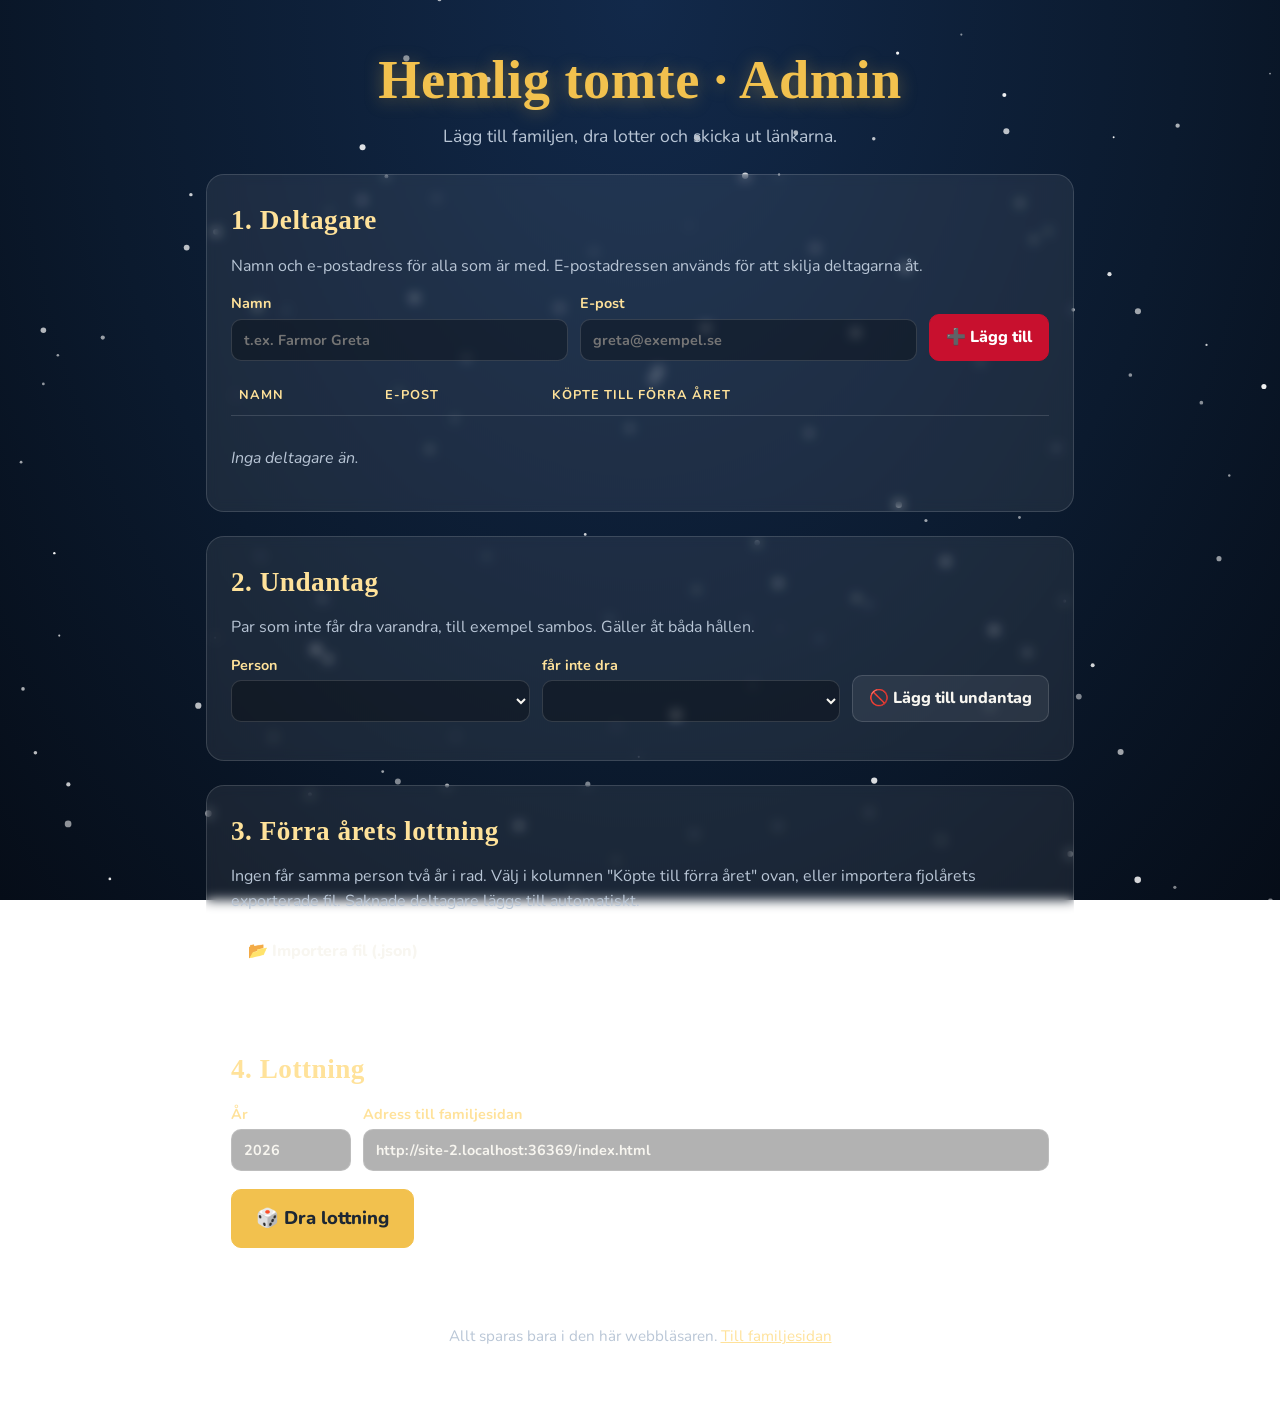
==== admin.html @ 9e070564 "Add Secret Santa site with admin page and family page Static site in Swedish. The admin page manages" ====
<!doctype html>
<html lang="sv">
<head>
  <meta charset="utf-8">
  <meta name="viewport" content="width=device-width, initial-scale=1">
  <meta name="robots" content="noindex">
  <title>Hemlig tomte – Admin</title>
  <link rel="icon" href="data:image/svg+xml,<svg xmlns='http://www.w3.org/2000/svg' viewBox='0 0 100 100'><text y='.9em' font-size='90'>🎄</text></svg>">
  <link rel="preconnect" href="https://fonts.googleapis.com">
  <link rel="preconnect" href="https://fonts.gstatic.com" crossorigin>
  <link href="https://fonts.googleapis.com/css2?family=Mountains+of+Christmas:wght@700&family=Nunito:wght@400;700;800&display=swap" rel="stylesheet">
  <link rel="stylesheet" href="css/style.css">
</head>
<body class="admin">
  <canvas id="snow" aria-hidden="true"></canvas>
  <main class="wrap">
    <header class="hero">
      <h1>Hemlig tomte · Admin</h1>
      <p class="sub">Lägg till familjen, dra lotter och skicka ut länkarna.</p>
    </header>

    <section class="card">
      <h2>1. Deltagare</h2>
      <p class="help">Namn och e-postadress för alla som är med. E-postadressen används för att skilja deltagarna åt.</p>
      <form id="addForm" class="row" autocomplete="off">
        <label class="field">Namn<input type="text" id="newName" required maxlength="60" placeholder="t.ex. Farmor Greta"></label>
        <label class="field">E-post<input type="email" id="newEmail" required maxlength="120" placeholder="greta@exempel.se"></label>
        <button class="btn primary" type="submit">➕ Lägg till</button>
      </form>
      <div class="msg" id="addMsg" role="status"></div>
      <div class="table-wrap">
        <table>
          <thead><tr><th>Namn</th><th>E-post</th><th>Köpte till förra året</th><th><span class="visually-hidden">Ta bort</span></th></tr></thead>
          <tbody id="peopleBody"></tbody>
        </table>
        <p class="empty" id="peopleEmpty">Inga deltagare än.</p>
      </div>
    </section>

    <section class="card">
      <h2>2. Undantag</h2>
      <p class="help">Par som inte får dra varandra, till exempel sambos. Gäller åt båda hållen.</p>
      <div class="row">
        <label class="field">Person<select id="exA"></select></label>
        <label class="field">får inte dra<select id="exB"></select></label>
        <button class="btn" type="button" id="addEx">🚫 Lägg till undantag</button>
      </div>
      <div class="msg" id="exMsg" role="status"></div>
      <div class="chips" id="exList"></div>
    </section>

    <section class="card">
      <h2>3. Förra årets lottning</h2>
      <p class="help">Ingen får samma person två år i rad. Välj i kolumnen "Köpte till förra året" ovan, eller importera fjolårets exporterade fil. Saknade deltagare läggs till automatiskt.</p>
      <label class="btn" for="importFile">📂 Importera fil (.json)</label>
      <input type="file" id="importFile" accept="application/json,.json" class="visually-hidden">
      <div class="msg" id="importMsg" role="status"></div>
    </section>

    <section class="card">
      <h2>4. Lottning</h2>
      <div class="row">
        <label class="field" style="flex:0 1 120px">År<input type="number" id="year" min="2000" max="2100"></label>
        <label class="field" style="flex:3 1 300px">Adress till familjesidan<input type="url" id="baseUrl" placeholder="https://exempel.se/tomte/index.html"></label>
      </div>
      <div class="msg warn" id="urlWarn"></div>
      <p style="margin-top:18px"><button class="btn gold big" type="button" id="drawBtn">🎲 Dra lottning</button></p>
      <div class="msg" id="drawMsg" role="status"></div>
    </section>

    <section class="card" id="resultCard" hidden>
      <h2>5. Skicka länkarna</h2>
      <p class="help">Varje person får sin egen länk. Klicka "Mejla" för att öppna ett färdigt mejl, eller kopiera länken och skicka den själv.</p>
      <div class="msg warn" id="staleMsg"></div>
      <div class="toolbar">
        <label class="switch"><input type="checkbox" id="showSecret"> Visa vem som köper till vem</label>
        <button class="btn" type="button" id="exportBtn">💾 Exportera lottning (spara till nästa år)</button>
      </div>
      <div class="table-wrap">
        <table>
          <thead><tr><th>Namn</th><th>Köper till</th><th>Länk</th><th><span class="visually-hidden">Åtgärder</span></th></tr></thead>
          <tbody id="resultBody"></tbody>
        </table>
      </div>
      <div class="msg" id="resultMsg" role="status"></div>
    </section>

    <footer>Allt sparas bara i den här webbläsaren. <a href="index.html" style="color:var(--gold-2)">Till familjesidan</a></footer>
  </main>

  <script src="js/tomte.js"></script>
  <script src="js/snow.js"></script>
  <script src="js/admin.js"></script>
</body>
</html>
---- css/style.css ----
:root {
  --night: #0b1a2e;
  --night-2: #12294a;
  --pine: #0f3d2e;
  --pine-2: #17583f;
  --red: #c8102e;
  --red-2: #e23b4f;
  --gold: #f2c14e;
  --gold-2: #ffe29a;
  --snow: #f8f6f0;
  --ink: #1d2733;
  --muted: #b9c6d6;
  --card: rgba(255, 255, 255, 0.07);
  --card-border: rgba(255, 255, 255, 0.14);
  --radius: 18px;
  --display: 'Mountains of Christmas', 'Georgia', serif;
  --body: 'Nunito', system-ui, -apple-system, 'Segoe UI', sans-serif;
}

* { box-sizing: border-box; }
html, body { margin: 0; }
body {
  font-family: var(--body);
  color: var(--snow);
  background: radial-gradient(ellipse at top, var(--night-2) 0%, var(--night) 60%, #060d18 100%) fixed;
  min-height: 100vh;
  line-height: 1.55;
  overflow-x: hidden;
}

#snow { position: fixed; inset: 0; pointer-events: none; z-index: 0; }

.wrap { position: relative; z-index: 1; max-width: 760px; margin: 0 auto; padding: 32px 16px 80px; }

.card {
  background: var(--card);
  border: 1px solid var(--card-border);
  border-radius: var(--radius);
  padding: 24px;
  backdrop-filter: blur(6px);
  -webkit-backdrop-filter: blur(6px);
  margin-top: 24px;
}

h1, h2 { font-family: var(--display); font-weight: 700; letter-spacing: 0.5px; }
h1 { font-size: clamp(2.6rem, 9vw, 4.4rem); line-height: 1.05; margin: 8px 0 14px; color: var(--gold); text-shadow: 0 2px 18px rgba(242, 193, 78, 0.35); }
h2 { font-size: 2rem; margin: 0 0 12px; color: var(--gold-2); }
.center { text-align: center; }
.sub { color: var(--muted); font-size: 1.1rem; margin: 0; }

/* ---------- hero ---------- */
.hero { text-align: center; padding-top: 12px; }
.hero .hat { font-size: 3rem; display: inline-block; animation: bob 3s ease-in-out infinite; }
@keyframes bob { 50% { transform: translateY(-6px) rotate(-4deg); } }
.greeting { font-size: 1.35rem; margin: 18px 0 0; }
.greeting strong { color: var(--gold-2); }

/* ---------- gift ---------- */
.gift-zone { display: flex; flex-direction: column; align-items: center; margin-top: 28px; }
.gift {
  position: relative; width: 190px; height: 190px; cursor: pointer; border: 0; background: none; padding: 0;
  margin-top: 40px; filter: drop-shadow(0 18px 30px rgba(0, 0, 0, 0.45));
  animation: wiggle 2.8s ease-in-out infinite;
}
.gift:focus-visible { outline: 3px solid var(--gold); outline-offset: 10px; border-radius: 8px; }
@keyframes wiggle { 0%, 80%, 100% { transform: rotate(0); } 84% { transform: rotate(-4deg); } 88% { transform: rotate(4deg); } 92% { transform: rotate(-2deg); } }
.gift .box { position: absolute; left: 10px; right: 10px; bottom: 0; height: 140px; background: linear-gradient(135deg, var(--red-2), var(--red)); border-radius: 6px; }
.gift .lid { position: absolute; left: 0; right: 0; top: 22px; height: 42px; background: linear-gradient(135deg, var(--red-2), #a50d26); border-radius: 6px; transition: transform 0.9s cubic-bezier(.2,.9,.3,1.2), opacity 0.9s; z-index: 2; }
.gift .ribbon-v { position: absolute; left: 50%; width: 26px; margin-left: -13px; top: 22px; bottom: 0; background: linear-gradient(90deg, #d9a632, var(--gold), #d9a632); z-index: 1; }
.gift .lid .ribbon-v { top: 0; }
.gift .bow { position: absolute; left: 50%; top: -30px; width: 90px; height: 40px; margin-left: -45px; }
.gift .bow::before, .gift .bow::after { content: ''; position: absolute; top: 4px; width: 40px; height: 34px; border: 9px solid var(--gold); border-radius: 50% 50% 50% 50%; }
.gift .bow::before { left: 0; transform: rotate(-18deg); }
.gift .bow::after { right: 0; transform: rotate(18deg); }
.gift.open { animation: none; cursor: default; }
.gift.open .lid { transform: translateY(-120px) rotate(-22deg); opacity: 0; }
.hint { margin-top: 18px; color: var(--muted); font-size: 1rem; }

.reveal { text-align: center; margin-top: 8px; opacity: 0; max-height: 0; overflow: hidden; transform: translateY(20px) scale(0.96); transition: opacity 0.8s 0.35s, transform 0.8s 0.35s, max-height 0.6s; }
.reveal.show { opacity: 1; transform: none; max-height: 400px; }
.gift-zone { position: relative; }
.burst { position: absolute; left: 50%; top: 150px; font-size: 1.6rem; pointer-events: none; animation: burst 1.3s cubic-bezier(.15,.8,.3,1) forwards; z-index: 3; }
@keyframes burst { 0% { transform: translate(-50%, -50%) scale(0.3); opacity: 1; } 100% { transform: translate(calc(-50% + var(--dx)), calc(-50% + var(--dy))) rotate(var(--rot)) scale(1); opacity: 0; } }
.reveal .label { color: var(--muted); font-size: 1.1rem; margin: 0; }
.reveal .name { font-family: var(--display); font-size: clamp(3rem, 12vw, 5.2rem); color: var(--gold); line-height: 1.1; margin: 6px 0; text-shadow: 0 0 30px rgba(242, 193, 78, 0.5); word-break: break-word; }
.reveal .note { margin: 4px 0 0; }

/* ---------- countdown ---------- */
.countdown { display: grid; grid-template-columns: repeat(4, 1fr); gap: 10px; margin-top: 8px; }
.tile { background: linear-gradient(180deg, var(--pine-2), var(--pine)); border: 1px solid rgba(242, 193, 78, 0.35); border-radius: 14px; padding: 14px 4px 10px; text-align: center; }
.tile .num { font-size: clamp(1.8rem, 7vw, 2.8rem); font-weight: 800; font-variant-numeric: tabular-nums; color: var(--snow); line-height: 1; }
.tile .unit { font-size: 0.8rem; text-transform: uppercase; letter-spacing: 1.5px; color: var(--gold-2); margin-top: 6px; }
.target { color: var(--muted); margin: 14px 0 0; text-align: center; }

/* ---------- rules ---------- */
.rules { list-style: none; padding: 0; margin: 0; display: grid; gap: 12px; }
.rules li { display: flex; gap: 14px; align-items: flex-start; }
.rules .ico { font-size: 1.6rem; line-height: 1.2; flex: 0 0 auto; }
.rules b { color: var(--gold-2); }
.price { display: inline-block; background: var(--red); color: #fff; font-weight: 800; padding: 2px 10px; border-radius: 999px; }

footer { text-align: center; color: var(--muted); margin-top: 36px; font-size: 0.95rem; }

@media (prefers-reduced-motion: reduce) {
  *, *::before, *::after { animation: none !important; transition: none !important; }
}

/* ================= admin ================= */
.admin .wrap { max-width: 900px; }
.admin h1 { font-size: clamp(2.2rem, 7vw, 3.4rem); }
.admin h2 { font-size: 1.7rem; }
.admin .card p.help { color: var(--muted); margin: 0 0 14px; }
label.field { display: flex; flex-direction: column; gap: 4px; font-weight: 700; font-size: 0.9rem; color: var(--gold-2); flex: 1 1 180px; min-width: 0; }
input[type=text], input[type=email], input[type=number], input[type=url], select {
  font: inherit; color: var(--snow); background: rgba(0, 0, 0, 0.3); border: 1px solid var(--card-border);
  border-radius: 10px; padding: 9px 12px; width: 100%; min-width: 0;
}
select option { color: var(--ink); background: #fff; }
input:focus, select:focus { outline: 2px solid var(--gold); outline-offset: 1px; }
.row { display: flex; gap: 12px; flex-wrap: wrap; align-items: flex-end; }
.btn {
  font: inherit; font-weight: 800; border: 0; border-radius: 10px; padding: 10px 16px; cursor: pointer;
  background: var(--card); color: var(--snow); border: 1px solid var(--card-border); white-space: nowrap;
  text-decoration: none; display: inline-flex; align-items: center; gap: 6px;
}
.btn:hover { background: rgba(255, 255, 255, 0.14); }
.btn.primary { background: var(--red); border-color: var(--red); color: #fff; }
.btn.primary:hover { background: var(--red-2); }
.btn.gold { background: var(--gold); border-color: var(--gold); color: var(--ink); }
.btn.big { font-size: 1.15rem; padding: 14px 24px; }
.btn.small { padding: 6px 10px; font-size: 0.9rem; }
.btn.icon { padding: 6px 10px; }
.table-wrap { overflow-x: auto; margin-top: 16px; }
table { width: 100%; border-collapse: collapse; }
th, td { text-align: left; padding: 9px 8px; border-bottom: 1px solid var(--card-border); vertical-align: middle; }
th { font-size: 0.8rem; text-transform: uppercase; letter-spacing: 1px; color: var(--gold-2); }
td.email { color: var(--muted); word-break: break-all; }
td .link { font-family: ui-monospace, Menlo, monospace; font-size: 0.8rem; }
.empty { color: var(--muted); font-style: italic; padding: 14px 0 0; }
.chips { display: flex; flex-wrap: wrap; gap: 8px; margin-top: 14px; }
.chip { display: inline-flex; align-items: center; gap: 8px; background: rgba(200, 16, 46, 0.25); border: 1px solid rgba(226, 59, 79, 0.6); padding: 5px 6px 5px 12px; border-radius: 999px; }
.chip button { border: 0; background: rgba(0,0,0,0.25); color: var(--snow); width: 24px; height: 24px; border-radius: 50%; cursor: pointer; font-size: 0.95rem; line-height: 1; }
.msg { margin-top: 14px; padding: 10px 14px; border-radius: 10px; }
.msg:empty { display: none; }
.msg.error { background: rgba(200, 16, 46, 0.25); border: 1px solid var(--red-2); }
.msg.ok { background: rgba(23, 88, 63, 0.5); border: 1px solid #3fa57a; }
.msg.warn { background: rgba(242, 193, 78, 0.15); border: 1px solid var(--gold); }
.secret { letter-spacing: 3px; color: var(--muted); }
.toolbar { display: flex; flex-wrap: wrap; gap: 10px; align-items: center; justify-content: space-between; margin-top: 8px; }
.switch { display: inline-flex; align-items: center; gap: 8px; cursor: pointer; font-weight: 700; }
.switch input { width: 18px; height: 18px; accent-color: var(--red); }
.actions { display: flex; gap: 6px; flex-wrap: wrap; }
.visually-hidden { position: absolute; width: 1px; height: 1px; overflow: hidden; clip: rect(0 0 0 0); white-space: nowrap; }

@media (max-width: 480px) {
  .card { padding: 20px 14px; }
  .countdown { gap: 6px; }
  .tile { padding: 12px 2px 8px; border-radius: 12px; }
  .tile .unit { font-size: 0.66rem; letter-spacing: 0.5px; }
}
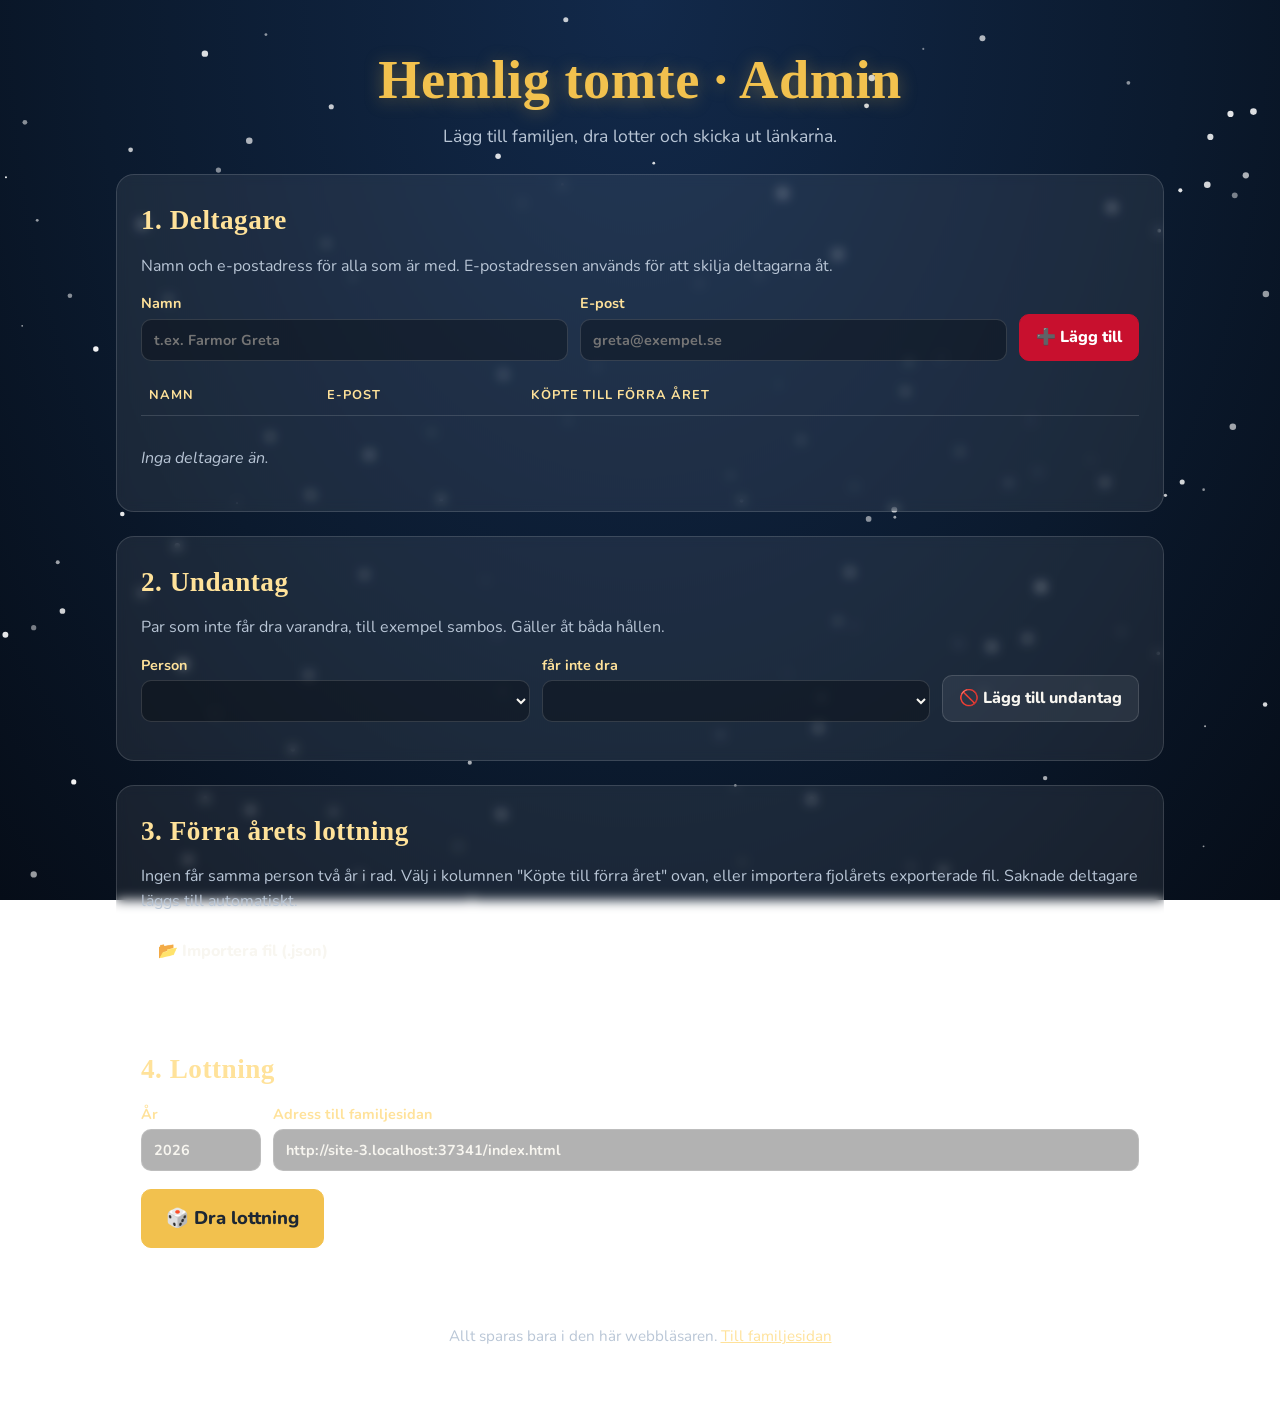
==== commit d7b73497: "Add "Kopiera mejl" button for webmail users Copies the finished email body to the clipboard so it ca" ====
--- a/admin.html
+++ b/admin.html
@@ -9,7 +9,7 @@
   <link rel="preconnect" href="https://fonts.googleapis.com">
   <link rel="preconnect" href="https://fonts.gstatic.com" crossorigin>
   <link href="https://fonts.googleapis.com/css2?family=Mountains+of+Christmas:wght@700&family=Nunito:wght@400;700;800&display=swap" rel="stylesheet">
-  <link rel="stylesheet" href="css/style.css">
+  <link rel="stylesheet" href="css/style.css?v=2">
 </head>
 <body class="admin">
   <canvas id="snow" aria-hidden="true"></canvas>
@@ -70,7 +70,7 @@
 
     <section class="card" id="resultCard" hidden>
       <h2>5. Skicka länkarna</h2>
-      <p class="help">Varje person får sin egen länk. Klicka "Mejla" för att öppna ett färdigt mejl, eller kopiera länken och skicka den själv.</p>
+      <p class="help">Varje person får sin egen länk. Klicka "Mejla" för att öppna ett färdigt mejl i ditt mejlprogram. Använder du webbmejl, till exempel Proton Mail, klicka "Kopiera mejl" och klistra in texten i ett nytt mejl.</p>
       <div class="msg warn" id="staleMsg"></div>
       <div class="toolbar">
         <label class="switch"><input type="checkbox" id="showSecret"> Visa vem som köper till vem</label>
@@ -88,8 +88,8 @@
     <footer>Allt sparas bara i den här webbläsaren. <a href="index.html" style="color:var(--gold-2)">Till familjesidan</a></footer>
   </main>
 
-  <script src="js/tomte.js"></script>
-  <script src="js/snow.js"></script>
-  <script src="js/admin.js"></script>
+  <script src="js/tomte.js?v=2"></script>
+  <script src="js/snow.js?v=2"></script>
+  <script src="js/admin.js?v=2"></script>
 </body>
 </html>
--- a/css/style.css
+++ b/css/style.css
@@ -106,7 +106,7 @@
 }
 
 /* ================= admin ================= */
-.admin .wrap { max-width: 900px; }
+.admin .wrap { max-width: 1080px; }
 .admin h1 { font-size: clamp(2.2rem, 7vw, 3.4rem); }
 .admin h2 { font-size: 1.7rem; }
 .admin .card p.help { color: var(--muted); margin: 0 0 14px; }
